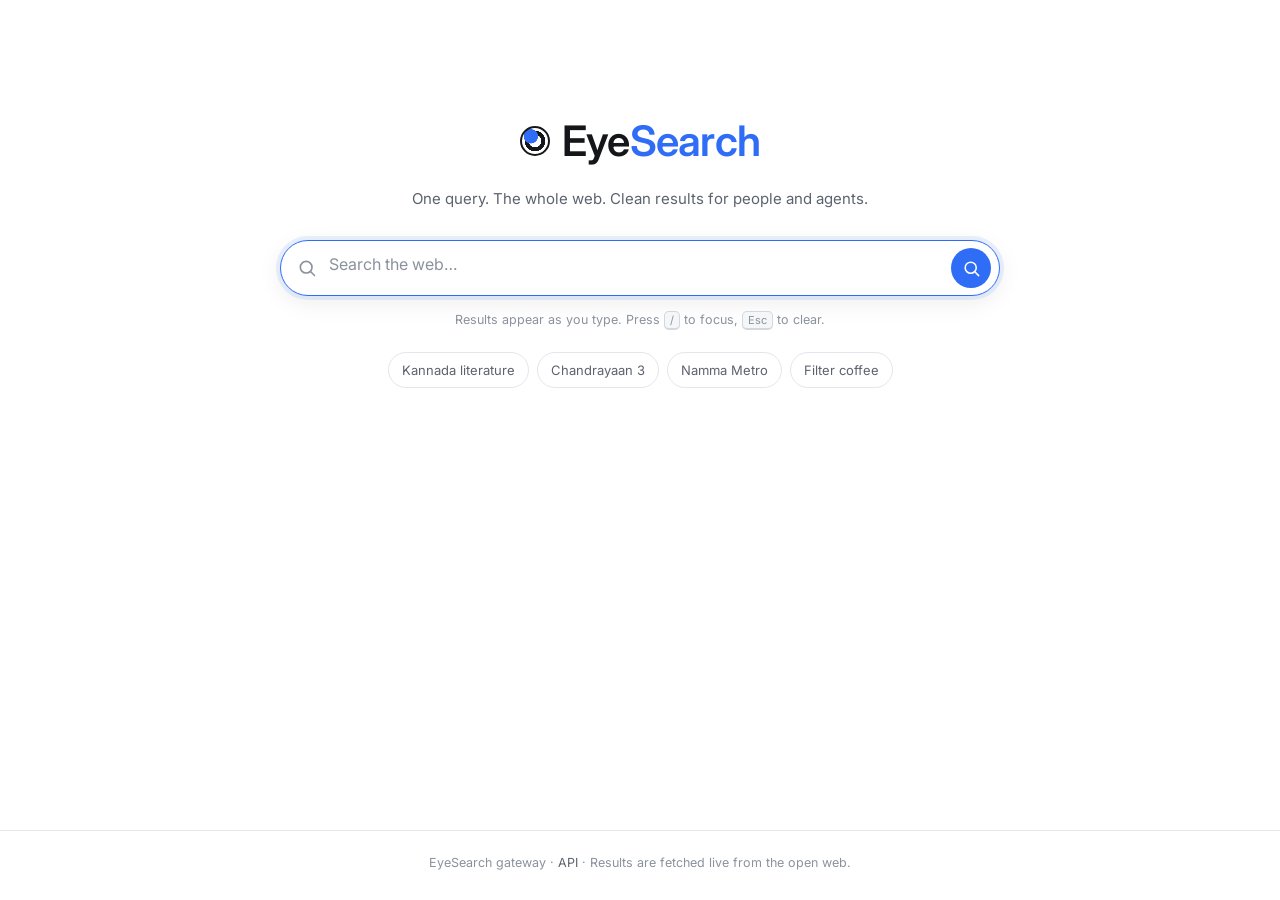
==== index.html @ f0797e35 "feat(ui): search page markup, result and skeleton templates" ====
<!doctype html>
<html lang="en">
<head>
  <meta charset="utf-8" />
  <meta name="viewport" content="width=device-width, initial-scale=1, viewport-fit=cover" />
  <title>EyeSearch — unified web search</title>
  <meta name="description" content="EyeSearch is a unified search gateway: one query, results from the live web, clean answers for humans and AI agents." />
  <meta name="theme-color" content="#ffffff" media="(prefers-color-scheme: light)" />
  <meta name="theme-color" content="#0b0c0e" media="(prefers-color-scheme: dark)" />
  <meta name="color-scheme" content="light dark" />
  <link rel="icon" href="assets/favicon.svg" type="image/svg+xml" />
  <link rel="preconnect" href="https://fonts.googleapis.com" />
  <link rel="preconnect" href="https://fonts.gstatic.com" crossorigin />
  <link
    rel="stylesheet"
    href="https://fonts.googleapis.com/css2?family=Inter:wght@400;500;600&family=Noto+Sans+Kannada:wght@400;500;600&display=swap"
  />
  <link rel="stylesheet" href="assets/styles.css" />
</head>
<body>
  <a class="skip-link" href="#results">Skip to results</a>

  <header class="topbar" id="topbar" hidden>
    <div class="topbar-inner">
      <a class="brand brand-sm" href="./" aria-label="EyeSearch home">
        <span class="brand-dot" aria-hidden="true"></span>
        <span class="brand-name">EyeSearch</span>
      </a>
      <form class="searchbar searchbar-compact" id="search-form-compact" role="search" autocomplete="off">
        <svg class="searchbar-icon" viewBox="0 0 24 24" aria-hidden="true" focusable="false">
          <circle cx="11" cy="11" r="7" fill="none" stroke="currentColor" stroke-width="2" />
          <path d="M16.5 16.5 21 21" fill="none" stroke="currentColor" stroke-width="2" stroke-linecap="round" />
        </svg>
        <input
          id="q-compact"
          name="q"
          type="search"
          inputmode="search"
          enterkeyhint="search"
          autocomplete="off"
          autocapitalize="off"
          spellcheck="false"
          placeholder="Search the web…"
          aria-label="Search query"
        />
        <button type="button" class="btn-clear" data-clear="compact" hidden aria-label="Clear search">
          <svg viewBox="0 0 20 20" aria-hidden="true" focusable="false"><path d="M5 5l10 10M15 5L5 15" stroke="currentColor" stroke-width="1.8" stroke-linecap="round" /></svg>
        </button>
        <button type="submit" class="btn-submit" aria-label="Search">
          <svg viewBox="0 0 24 24" aria-hidden="true" focusable="false">
            <circle cx="11" cy="11" r="7" fill="none" stroke="currentColor" stroke-width="2" />
            <path d="M16.5 16.5 21 21" fill="none" stroke="currentColor" stroke-width="2" stroke-linecap="round" />
          </svg>
        </button>
      </form>
    </div>
  </header>

  <main id="main">
    <section class="hero" id="hero">
      <div class="hero-inner">
        <a class="brand" href="./" aria-label="EyeSearch home">
          <span class="brand-dot" aria-hidden="true"></span>
          <span class="brand-name">Eye<span class="brand-accent">Search</span></span>
        </a>
        <p class="tagline">One query. The whole web. Clean results for people and agents.</p>

        <form class="searchbar searchbar-hero" id="search-form" role="search" autocomplete="off">
          <svg class="searchbar-icon" viewBox="0 0 24 24" aria-hidden="true" focusable="false">
            <circle cx="11" cy="11" r="7" fill="none" stroke="currentColor" stroke-width="2" />
            <path d="M16.5 16.5 21 21" fill="none" stroke="currentColor" stroke-width="2" stroke-linecap="round" />
          </svg>
          <input
            id="q"
            name="q"
            type="search"
            inputmode="search"
            enterkeyhint="search"
            autocomplete="off"
            autocapitalize="off"
            spellcheck="false"
            placeholder="Search the web…"
            aria-label="Search query"
            aria-describedby="search-help"
          />
          <button type="button" class="btn-clear" data-clear="hero" hidden aria-label="Clear search">
            <svg viewBox="0 0 20 20" aria-hidden="true" focusable="false"><path d="M5 5l10 10M15 5L5 15" stroke="currentColor" stroke-width="1.8" stroke-linecap="round" /></svg>
          </button>
          <button type="submit" class="btn-submit" aria-label="Search">
            <svg viewBox="0 0 24 24" aria-hidden="true" focusable="false">
              <circle cx="11" cy="11" r="7" fill="none" stroke="currentColor" stroke-width="2" />
              <path d="M16.5 16.5 21 21" fill="none" stroke="currentColor" stroke-width="2" stroke-linecap="round" />
            </svg>
          </button>
        </form>

        <p class="search-help" id="search-help">Results appear as you type. Press <kbd>/</kbd> to focus, <kbd>Esc</kbd> to clear.</p>

        <ul class="chips" id="chips" aria-label="Suggested searches">
          <li><button type="button" data-suggestion="Kannada literature today">Kannada literature</button></li>
          <li><button type="button" data-suggestion="ISRO Chandrayaan 3 landing site">Chandrayaan 3</button></li>
          <li><button type="button" data-suggestion="Namma Metro purple line timings">Namma Metro</button></li>
          <li><button type="button" data-suggestion="best filter coffee in Bengaluru">Filter coffee</button></li>
        </ul>
      </div>
    </section>

    <section class="results-wrap" id="results-wrap" hidden aria-labelledby="results-heading">
      <h2 class="visually-hidden" id="results-heading">Search results</h2>
      <div class="meta-bar">
        <span class="meta-status" id="meta-status" role="status" aria-live="polite"></span>
        <span class="badge badge-warn" id="badge-degraded" hidden></span>
        <span class="badge badge-soft" id="badge-cache" hidden>Cached</span>
        <span class="badge badge-soft" id="badge-providers" hidden></span>
      </div>
      <ol class="results" id="results" aria-busy="false"></ol>
      <div class="state" id="state" hidden></div>
      <button type="button" class="btn-more" id="btn-retry" hidden>Try again</button>
    </section>
  </main>

  <footer class="footer">
    <p>
      EyeSearch gateway · <a href="https://github.com/Eyesearch/Eyesearch-Backend" rel="noopener noreferrer" target="_blank">API</a>
      · Results are fetched live from the open web.
    </p>
  </footer>

  <template id="tpl-card">
    <li class="card">
      <div class="card-media" hidden>
        <img alt="" loading="lazy" decoding="async" />
      </div>
      <div class="card-body">
        <div class="card-top">
          <span class="favicon" aria-hidden="true">
            <img alt="" width="20" height="20" loading="lazy" decoding="async" />
            <span class="favicon-fallback" hidden></span>
          </span>
          <span class="breadcrumb"></span>
          <span class="kind" hidden></span>
        </div>
        <h3 class="card-title"><a target="_blank" rel="noopener noreferrer"></a></h3>
        <p class="card-snippet"></p>
      </div>
    </li>
  </template>

  <template id="tpl-skeleton">
    <li class="card card-skeleton" aria-hidden="true">
      <div class="card-body">
        <div class="card-top"><span class="sk sk-favicon"></span><span class="sk sk-breadcrumb"></span></div>
        <div class="sk sk-title"></div>
        <div class="sk sk-line"></div>
        <div class="sk sk-line sk-line-short"></div>
      </div>
    </li>
  </template>

  <script src="assets/config.js"></script>
  <script src="assets/app.js" defer></script>
</body>
</html>
---- assets/styles.css ----
/* EyeSearch UI — minimal, dependency-free, light + dark. */

:root {
  --bg: #ffffff;
  --bg-elevated: #ffffff;
  --bg-subtle: #f5f6f8;
  --text: #14161a;
  --text-muted: #5c636e;
  --text-faint: #8b929c;
  --border: #e4e6eb;
  --border-strong: #d3d7de;
  --accent: #2f6df6;
  --accent-soft: rgba(47, 109, 246, 0.1);
  --warn-bg: #fff6e5;
  --warn-text: #8a5a00;
  --warn-border: #f2d9a6;
  --shadow-sm: 0 1px 2px rgba(16, 24, 40, 0.05);
  --shadow-md: 0 6px 24px rgba(16, 24, 40, 0.08);
  --radius-sm: 8px;
  --radius-md: 12px;
  --radius-lg: 18px;
  --font-latin: "Inter", -apple-system, BlinkMacSystemFont, "Segoe UI", Roboto, "Helvetica Neue", Arial, sans-serif;
  --font-kannada: "Noto Sans Kannada", "Tunga", "Nirmala UI", var(--font-latin);
  --maxw: 720px;
  --dur: 160ms;
}

@media (prefers-color-scheme: dark) {
  :root {
    --bg: #0b0c0e;
    --bg-elevated: #131519;
    --bg-subtle: #171a1f;
    --text: #eceef2;
    --text-muted: #a2a9b4;
    --text-faint: #767d88;
    --border: #24272e;
    --border-strong: #333842;
    --accent: #6c9bff;
    --accent-soft: rgba(108, 155, 255, 0.14);
    --warn-bg: #2a2110;
    --warn-text: #f0c67a;
    --warn-border: #453716;
    --shadow-sm: 0 1px 2px rgba(0, 0, 0, 0.4);
    --shadow-md: 0 10px 30px rgba(0, 0, 0, 0.45);
  }
}

*,
*::before,
*::after {
  box-sizing: border-box;
}

/* The `hidden` attribute must win over any author `display` rule on the same
   element (badges, retry button, media slots, favicon fallback all rely on it). */
[hidden] {
  display: none !important;
}

html {
  -webkit-text-size-adjust: 100%;
}

body {
  margin: 0;
  min-height: 100dvh;
  display: flex;
  flex-direction: column;
  background: var(--bg);
  color: var(--text);
  font-family: var(--font-latin);
  font-size: 16px;
  line-height: 1.55;
  -webkit-font-smoothing: antialiased;
  text-rendering: optimizeLegibility;
}

/* Kannada text anywhere in the UI renders with a Kannada-capable face first. */
[lang="kn"],
.is-kannada {
  font-family: var(--font-kannada);
}

a {
  color: inherit;
}

button {
  font: inherit;
  color: inherit;
  cursor: pointer;
}

.visually-hidden {
  position: absolute;
  width: 1px;
  height: 1px;
  margin: -1px;
  padding: 0;
  overflow: hidden;
  clip: rect(0 0 0 0);
  white-space: nowrap;
  border: 0;
}

.skip-link {
  position: absolute;
  left: 12px;
  top: -60px;
  z-index: 20;
  padding: 10px 14px;
  border-radius: var(--radius-sm);
  background: var(--text);
  color: var(--bg);
  text-decoration: none;
  transition: top var(--dur) ease;
}

.skip-link:focus-visible {
  top: 12px;
}

/* ---------- top bar (compact state) ---------- */

.topbar {
  position: sticky;
  top: 0;
  z-index: 10;
  background: color-mix(in srgb, var(--bg) 88%, transparent);
  backdrop-filter: saturate(180%) blur(12px);
  border-bottom: 1px solid var(--border);
}

.topbar-inner {
  max-width: 980px;
  margin: 0 auto;
  padding: 10px 20px;
  display: flex;
  align-items: center;
  gap: 18px;
}

.brand {
  display: inline-flex;
  align-items: center;
  gap: 9px;
  text-decoration: none;
  color: var(--text);
  font-weight: 600;
  letter-spacing: -0.02em;
}

.brand-sm {
  font-size: 15px;
  flex: 0 0 auto;
}

.brand-dot {
  width: 18px;
  height: 18px;
  border-radius: 50%;
  background: radial-gradient(circle at 34% 32%, var(--accent) 0 28%, transparent 30%),
    radial-gradient(circle at 50% 50%, transparent 0 34%, var(--text) 35% 55%, transparent 56%);
  border: 2px solid var(--text);
}

.brand-name {
  font-size: 1.05em;
}

.brand-accent {
  color: var(--accent);
}

/* ---------- hero ---------- */

main {
  flex: 1 0 auto;
  width: 100%;
}

.hero {
  display: flex;
  justify-content: center;
  padding: clamp(48px, 12vh, 132px) 20px 32px;
}

.hero.is-collapsed {
  display: none;
}

.hero-inner {
  width: 100%;
  max-width: var(--maxw);
  text-align: center;
}

.hero .brand {
  font-size: clamp(28px, 6vw, 40px);
  gap: 12px;
}

.hero .brand-dot {
  width: 30px;
  height: 30px;
  border-width: 2.5px;
}

.tagline {
  margin: 14px 0 30px;
  color: var(--text-muted);
  font-size: 15px;
}

/* ---------- search bar ---------- */

.searchbar {
  display: flex;
  align-items: center;
  gap: 10px;
  width: 100%;
  background: var(--bg-elevated);
  border: 1px solid var(--border-strong);
  border-radius: 999px;
  box-shadow: var(--shadow-sm);
  transition: border-color var(--dur) ease, box-shadow var(--dur) ease;
}

.searchbar:focus-within {
  border-color: var(--accent);
  box-shadow: 0 0 0 4px var(--accent-soft), var(--shadow-md);
}

.searchbar-hero {
  padding: 6px 8px 6px 16px;
  height: 56px;
}

.searchbar-compact {
  flex: 1 1 auto;
  padding: 3px 4px 3px 14px;
  height: 44px;
  box-shadow: none;
}

.searchbar-icon {
  width: 20px;
  height: 20px;
  flex: 0 0 auto;
  color: var(--text-faint);
}

.searchbar input {
  flex: 1 1 auto;
  min-width: 0;
  height: 100%;
  padding: 0 2px;
  border: 0;
  background: transparent;
  color: var(--text);
  font-family: var(--font-kannada);
  font-size: 16px;
  outline: none;
  appearance: none;
}

.searchbar input::placeholder {
  color: var(--text-faint);
  font-family: var(--font-latin);
}

.searchbar input::-webkit-search-cancel-button {
  display: none;
}

.btn-clear,
.btn-submit {
  display: inline-flex;
  align-items: center;
  justify-content: center;
  flex: 0 0 auto;
  border: 0;
  background: transparent;
  border-radius: 50%;
  color: var(--text-muted);
  transition: background var(--dur) ease, color var(--dur) ease;
}

.btn-clear {
  width: 28px;
  height: 28px;
}

.btn-clear svg {
  width: 16px;
  height: 16px;
}

.btn-clear:hover {
  background: var(--bg-subtle);
  color: var(--text);
}

.btn-submit {
  width: 40px;
  height: 40px;
  background: var(--accent);
  color: #fff;
}

.searchbar-compact .btn-submit {
  width: 36px;
  height: 36px;
}

.btn-submit svg {
  width: 19px;
  height: 19px;
}

.btn-submit:hover {
  filter: brightness(1.06);
}

.search-help {
  margin: 14px 0 0;
  font-size: 12.5px;
  color: var(--text-faint);
}

kbd {
  padding: 1px 5px;
  border: 1px solid var(--border-strong);
  border-bottom-width: 2px;
  border-radius: 5px;
  background: var(--bg-subtle);
  font-family: inherit;
  font-size: 11px;
}

.chips {
  list-style: none;
  display: flex;
  flex-wrap: wrap;
  justify-content: center;
  gap: 8px;
  margin: 22px 0 0;
  padding: 0;
}

.chips button {
  padding: 7px 13px;
  border: 1px solid var(--border);
  border-radius: 999px;
  background: var(--bg-elevated);
  color: var(--text-muted);
  font-size: 13px;
  transition: border-color var(--dur) ease, color var(--dur) ease, background var(--dur) ease;
}

.chips button:hover {
  border-color: var(--border-strong);
  color: var(--text);
  background: var(--bg-subtle);
}

/* ---------- results ---------- */

.results-wrap {
  max-width: var(--maxw);
  margin: 0 auto;
  padding: 22px 20px 56px;
}

.meta-bar {
  display: flex;
  flex-wrap: wrap;
  align-items: center;
  gap: 8px;
  min-height: 22px;
  margin-bottom: 14px;
  font-size: 12.5px;
  color: var(--text-faint);
}

.badge {
  display: inline-flex;
  align-items: center;
  gap: 6px;
  padding: 2px 9px;
  border-radius: 999px;
  font-size: 11.5px;
  font-weight: 500;
  white-space: nowrap;
}

.badge-soft {
  background: var(--bg-subtle);
  border: 1px solid var(--border);
  color: var(--text-muted);
}

.badge-warn {
  background: var(--warn-bg);
  border: 1px solid var(--warn-border);
  color: var(--warn-text);
}

.results {
  list-style: none;
  margin: 0;
  padding: 0;
  display: flex;
  flex-direction: column;
  gap: 6px;
}

.card {
  display: flex;
  gap: 14px;
  padding: 14px 16px;
  border: 1px solid transparent;
  border-radius: var(--radius-md);
  transition: border-color var(--dur) ease, background var(--dur) ease;
}

.card:hover {
  border-color: var(--border);
  background: var(--bg-subtle);
}

.card-body {
  min-width: 0;
  flex: 1 1 auto;
}

.card-media {
  flex: 0 0 auto;
  width: 108px;
  height: 72px;
  overflow: hidden;
  border-radius: var(--radius-sm);
  background: var(--bg-subtle);
  border: 1px solid var(--border);
}

.card-media img {
  width: 100%;
  height: 100%;
  object-fit: cover;
  display: block;
}

.card-top {
  display: flex;
  align-items: center;
  gap: 8px;
  min-width: 0;
  margin-bottom: 3px;
}

.favicon {
  position: relative;
  display: inline-flex;
  align-items: center;
  justify-content: center;
  width: 20px;
  height: 20px;
  flex: 0 0 auto;
}

.favicon img {
  width: 16px;
  height: 16px;
  border-radius: 4px;
  display: block;
}

.favicon-fallback {
  display: inline-flex;
  align-items: center;
  justify-content: center;
  width: 18px;
  height: 18px;
  border-radius: 5px;
  background: var(--bg-subtle);
  border: 1px solid var(--border);
  color: var(--text-muted);
  font-size: 10px;
  font-weight: 600;
  text-transform: uppercase;
}

.breadcrumb {
  min-width: 0;
  overflow: hidden;
  text-overflow: ellipsis;
  white-space: nowrap;
  font-size: 12.5px;
  color: var(--text-muted);
}

.breadcrumb .bc-sep {
  color: var(--text-faint);
  margin: 0 3px;
}

.breadcrumb .bc-leaf {
  color: var(--text-faint);
}

.kind {
  flex: 0 0 auto;
  padding: 1px 7px;
  border-radius: 5px;
  background: var(--bg-subtle);
  border: 1px solid var(--border);
  color: var(--text-faint);
  font-size: 10.5px;
  text-transform: uppercase;
  letter-spacing: 0.04em;
}

.card-title {
  margin: 0 0 3px;
  font-size: 17px;
  font-weight: 500;
  line-height: 1.35;
  letter-spacing: -0.01em;
}

.card-title a {
  color: var(--accent);
  text-decoration: none;
  overflow-wrap: anywhere;
}

.card-title a:hover {
  text-decoration: underline;
  text-underline-offset: 2px;
}

.card-title a:visited {
  color: color-mix(in srgb, var(--accent) 70%, var(--text-faint));
}

.card-snippet {
  margin: 0;
  color: var(--text-muted);
  font-size: 14px;
  line-height: 1.55;
  display: -webkit-box;
  -webkit-line-clamp: 3;
  -webkit-box-orient: vertical;
  overflow: hidden;
  overflow-wrap: anywhere;
}

mark {
  padding: 0 1px;
  border-radius: 3px;
  background: var(--accent-soft);
  color: inherit;
}

/* ---------- skeletons ---------- */

.sk {
  display: block;
  background: linear-gradient(90deg, var(--bg-subtle) 25%, var(--border) 37%, var(--bg-subtle) 63%);
  background-size: 400% 100%;
  border-radius: 6px;
  animation: shimmer 1.4s ease infinite;
}

.sk-favicon {
  width: 18px;
  height: 18px;
  border-radius: 5px;
}

.sk-breadcrumb {
  width: 140px;
  height: 11px;
}

.sk-title {
  width: 68%;
  height: 15px;
  margin: 8px 0 10px;
}

.sk-line {
  width: 100%;
  height: 11px;
  margin-bottom: 7px;
}

.sk-line-short {
  width: 82%;
}

@keyframes shimmer {
  0% {
    background-position: 100% 50%;
  }
  100% {
    background-position: 0 50%;
  }
}

/* ---------- states ---------- */

.state {
  padding: 40px 16px;
  text-align: center;
  color: var(--text-muted);
}

.state-title {
  margin: 0 0 6px;
  font-size: 17px;
  font-weight: 500;
  color: var(--text);
}

.state-text {
  margin: 0 auto;
  max-width: 46ch;
  font-size: 14px;
}

.state-icon {
  width: 34px;
  height: 34px;
  margin: 0 auto 14px;
  color: var(--text-faint);
}

.btn-more {
  display: block;
  margin: 22px auto 0;
  padding: 9px 20px;
  border: 1px solid var(--border-strong);
  border-radius: 999px;
  background: var(--bg-elevated);
  color: var(--text);
  font-size: 14px;
  transition: background var(--dur) ease, border-color var(--dur) ease;
}

.btn-more:hover {
  background: var(--bg-subtle);
}

/* ---------- footer ---------- */

.footer {
  flex: 0 0 auto;
  padding: 22px 20px 28px;
  border-top: 1px solid var(--border);
  color: var(--text-faint);
  font-size: 12.5px;
  text-align: center;
}

.footer p {
  margin: 0;
}

.footer a {
  color: var(--text-muted);
  text-decoration: none;
}

.footer a:hover {
  text-decoration: underline;
}

/* ---------- responsive ---------- */

@media (max-width: 640px) {
  .topbar-inner {
    padding: 8px 14px;
    gap: 10px;
  }

  .brand-sm .brand-name {
    display: none;
  }

  .hero {
    padding-top: clamp(36px, 9vh, 84px);
  }

  .results-wrap {
    padding: 16px 14px 48px;
  }

  .card {
    padding: 12px 10px;
    gap: 10px;
  }

  .card-media {
    width: 76px;
    height: 58px;
  }

  .card-title {
    font-size: 16px;
  }

  .searchbar-hero {
    height: 52px;
  }

  .search-help,
  .chips {
    display: none;
  }
}

@media (prefers-reduced-motion: reduce) {
  *,
  *::before,
  *::after {
    animation-duration: 0.001ms !important;
    animation-iteration-count: 1 !important;
    transition-duration: 0.001ms !important;
  }
}

@media (prefers-contrast: more) {
  :root {
    --border: #b9bfc9;
    --text-muted: #3d434c;
  }
}
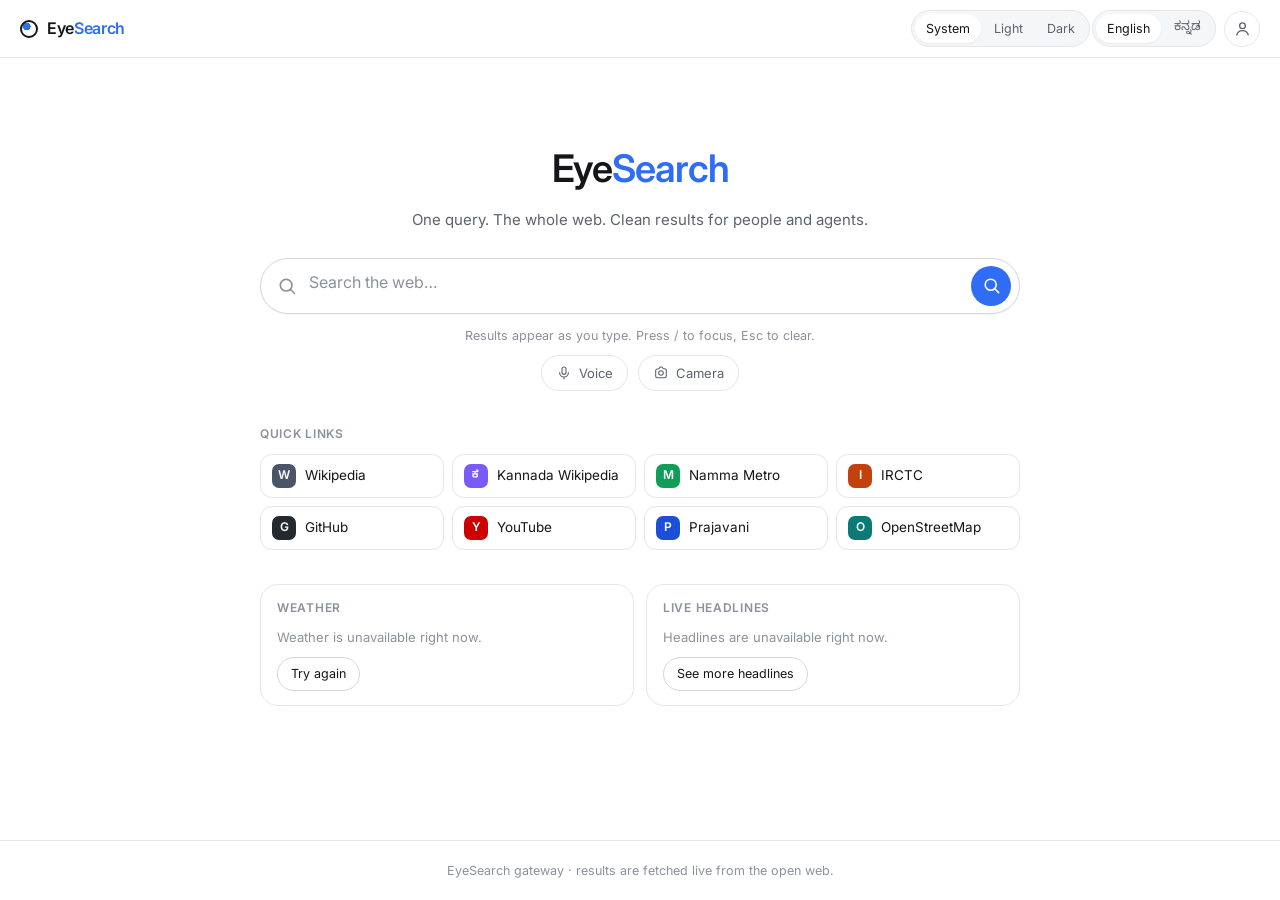
==== commit 1f00ebc0: "ci+feat: publish web/ to GitHub Pages and redirect the repo root" ====
--- a/index.html
+++ b/index.html
@@ -2,162 +2,39 @@
 <html lang="en">
 <head>
   <meta charset="utf-8" />
-  <meta name="viewport" content="width=device-width, initial-scale=1, viewport-fit=cover" />
-  <title>EyeSearch — unified web search</title>
-  <meta name="description" content="EyeSearch is a unified search gateway: one query, results from the live web, clean answers for humans and AI agents." />
-  <meta name="theme-color" content="#ffffff" media="(prefers-color-scheme: light)" />
-  <meta name="theme-color" content="#0b0c0e" media="(prefers-color-scheme: dark)" />
-  <meta name="color-scheme" content="light dark" />
-  <link rel="icon" href="assets/favicon.svg" type="image/svg+xml" />
-  <link rel="preconnect" href="https://fonts.googleapis.com" />
-  <link rel="preconnect" href="https://fonts.gstatic.com" crossorigin />
-  <link
-    rel="stylesheet"
-    href="https://fonts.googleapis.com/css2?family=Inter:wght@400;500;600&family=Noto+Sans+Kannada:wght@400;500;600&display=swap"
-  />
-  <link rel="stylesheet" href="assets/styles.css" />
+  <meta name="viewport" content="width=device-width, initial-scale=1" />
+  <title>EyeSearch</title>
+  <!-- Instant redirect for hosts that serve the repository root (for example a
+       branch-based GitHub Pages deployment). The canonical app lives in web/. -->
+  <meta http-equiv="refresh" content="0; url=./web/" />
+  <link rel="canonical" href="./web/" />
+  <style>
+    :root { color-scheme: light dark; }
+    body {
+      margin: 0;
+      min-height: 100dvh;
+      display: grid;
+      place-items: center;
+      background: #0b0c0e;
+      color: #eceef2;
+      font: 16px/1.6 -apple-system, BlinkMacSystemFont, "Segoe UI", Roboto, Inter, sans-serif;
+      text-align: center;
+      padding: 24px;
+    }
+    a { color: #6c9bff; }
+    p { margin: 0 0 6px; }
+    .muted { color: #a2a9b4; font-size: 14px; }
+  </style>
 </head>
 <body>
-  <a class="skip-link" href="#results">Skip to results</a>
-
-  <header class="topbar" id="topbar" hidden>
-    <div class="topbar-inner">
-      <a class="brand brand-sm" href="./" aria-label="EyeSearch home">
-        <span class="brand-dot" aria-hidden="true"></span>
-        <span class="brand-name">EyeSearch</span>
-      </a>
-      <form class="searchbar searchbar-compact" id="search-form-compact" role="search" autocomplete="off">
-        <svg class="searchbar-icon" viewBox="0 0 24 24" aria-hidden="true" focusable="false">
-          <circle cx="11" cy="11" r="7" fill="none" stroke="currentColor" stroke-width="2" />
-          <path d="M16.5 16.5 21 21" fill="none" stroke="currentColor" stroke-width="2" stroke-linecap="round" />
-        </svg>
-        <input
-          id="q-compact"
-          name="q"
-          type="search"
-          inputmode="search"
-          enterkeyhint="search"
-          autocomplete="off"
-          autocapitalize="off"
-          spellcheck="false"
-          placeholder="Search the web…"
-          aria-label="Search query"
-        />
-        <button type="button" class="btn-clear" data-clear="compact" hidden aria-label="Clear search">
-          <svg viewBox="0 0 20 20" aria-hidden="true" focusable="false"><path d="M5 5l10 10M15 5L5 15" stroke="currentColor" stroke-width="1.8" stroke-linecap="round" /></svg>
-        </button>
-        <button type="submit" class="btn-submit" aria-label="Search">
-          <svg viewBox="0 0 24 24" aria-hidden="true" focusable="false">
-            <circle cx="11" cy="11" r="7" fill="none" stroke="currentColor" stroke-width="2" />
-            <path d="M16.5 16.5 21 21" fill="none" stroke="currentColor" stroke-width="2" stroke-linecap="round" />
-          </svg>
-        </button>
-      </form>
-    </div>
-  </header>
-
-  <main id="main">
-    <section class="hero" id="hero">
-      <div class="hero-inner">
-        <a class="brand" href="./" aria-label="EyeSearch home">
-          <span class="brand-dot" aria-hidden="true"></span>
-          <span class="brand-name">Eye<span class="brand-accent">Search</span></span>
-        </a>
-        <p class="tagline">One query. The whole web. Clean results for people and agents.</p>
-
-        <form class="searchbar searchbar-hero" id="search-form" role="search" autocomplete="off">
-          <svg class="searchbar-icon" viewBox="0 0 24 24" aria-hidden="true" focusable="false">
-            <circle cx="11" cy="11" r="7" fill="none" stroke="currentColor" stroke-width="2" />
-            <path d="M16.5 16.5 21 21" fill="none" stroke="currentColor" stroke-width="2" stroke-linecap="round" />
-          </svg>
-          <input
-            id="q"
-            name="q"
-            type="search"
-            inputmode="search"
-            enterkeyhint="search"
-            autocomplete="off"
-            autocapitalize="off"
-            spellcheck="false"
-            placeholder="Search the web…"
-            aria-label="Search query"
-            aria-describedby="search-help"
-          />
-          <button type="button" class="btn-clear" data-clear="hero" hidden aria-label="Clear search">
-            <svg viewBox="0 0 20 20" aria-hidden="true" focusable="false"><path d="M5 5l10 10M15 5L5 15" stroke="currentColor" stroke-width="1.8" stroke-linecap="round" /></svg>
-          </button>
-          <button type="submit" class="btn-submit" aria-label="Search">
-            <svg viewBox="0 0 24 24" aria-hidden="true" focusable="false">
-              <circle cx="11" cy="11" r="7" fill="none" stroke="currentColor" stroke-width="2" />
-              <path d="M16.5 16.5 21 21" fill="none" stroke="currentColor" stroke-width="2" stroke-linecap="round" />
-            </svg>
-          </button>
-        </form>
-
-        <p class="search-help" id="search-help">Results appear as you type. Press <kbd>/</kbd> to focus, <kbd>Esc</kbd> to clear.</p>
-
-        <ul class="chips" id="chips" aria-label="Suggested searches">
-          <li><button type="button" data-suggestion="Kannada literature today">Kannada literature</button></li>
-          <li><button type="button" data-suggestion="ISRO Chandrayaan 3 landing site">Chandrayaan 3</button></li>
-          <li><button type="button" data-suggestion="Namma Metro purple line timings">Namma Metro</button></li>
-          <li><button type="button" data-suggestion="best filter coffee in Bengaluru">Filter coffee</button></li>
-        </ul>
-      </div>
-    </section>
-
-    <section class="results-wrap" id="results-wrap" hidden aria-labelledby="results-heading">
-      <h2 class="visually-hidden" id="results-heading">Search results</h2>
-      <div class="meta-bar">
-        <span class="meta-status" id="meta-status" role="status" aria-live="polite"></span>
-        <span class="badge badge-warn" id="badge-degraded" hidden></span>
-        <span class="badge badge-soft" id="badge-cache" hidden>Cached</span>
-        <span class="badge badge-soft" id="badge-providers" hidden></span>
-      </div>
-      <ol class="results" id="results" aria-busy="false"></ol>
-      <div class="state" id="state" hidden></div>
-      <button type="button" class="btn-more" id="btn-retry" hidden>Try again</button>
-    </section>
+  <main>
+    <p>Opening EyeSearch…</p>
+    <p class="muted">If nothing happens, <a href="./web/">continue to the search app</a>.</p>
   </main>
-
-  <footer class="footer">
-    <p>
-      EyeSearch gateway · <a href="https://github.com/Eyesearch/Eyesearch-Backend" rel="noopener noreferrer" target="_blank">API</a>
-      · Results are fetched live from the open web.
-    </p>
-  </footer>
-
-  <template id="tpl-card">
-    <li class="card">
-      <div class="card-media" hidden>
-        <img alt="" loading="lazy" decoding="async" />
-      </div>
-      <div class="card-body">
-        <div class="card-top">
-          <span class="favicon" aria-hidden="true">
-            <img alt="" width="20" height="20" loading="lazy" decoding="async" />
-            <span class="favicon-fallback" hidden></span>
-          </span>
-          <span class="breadcrumb"></span>
-          <span class="kind" hidden></span>
-        </div>
-        <h3 class="card-title"><a target="_blank" rel="noopener noreferrer"></a></h3>
-        <p class="card-snippet"></p>
-      </div>
-    </li>
-  </template>
-
-  <template id="tpl-skeleton">
-    <li class="card card-skeleton" aria-hidden="true">
-      <div class="card-body">
-        <div class="card-top"><span class="sk sk-favicon"></span><span class="sk sk-breadcrumb"></span></div>
-        <div class="sk sk-title"></div>
-        <div class="sk sk-line"></div>
-        <div class="sk sk-line sk-line-short"></div>
-      </div>
-    </li>
-  </template>
-
-  <script src="assets/config.js"></script>
-  <script src="assets/app.js" defer></script>
+  <script>
+    // Belt and braces: meta refresh is disabled by some clients, and a hard
+    // location replace keeps the browser history clean.
+    location.replace("./web/");
+  </script>
 </body>
 </html>
